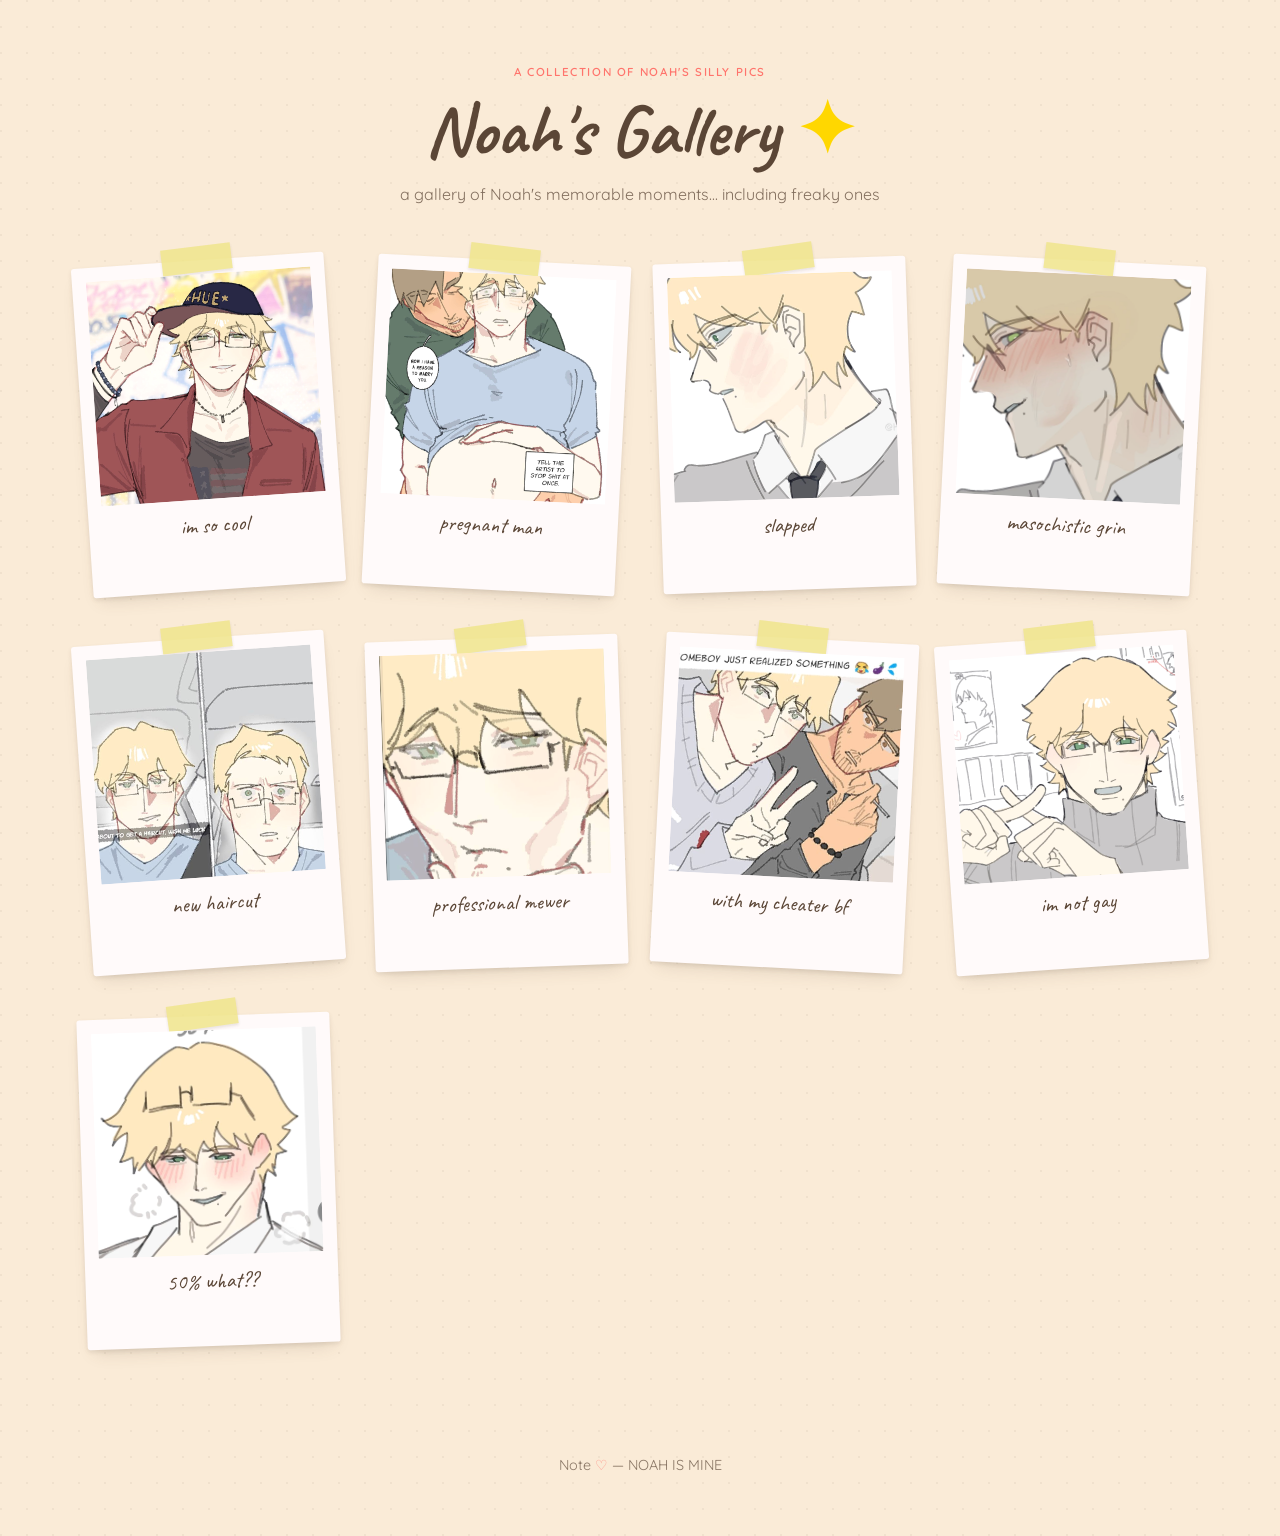
==== gallery.html @ fb26b243 "final" ====
<!DOCTYPE html>
<html lang="en">
    <head>
        <meta charset="UTF-8">
        <meta name="viewport" content="width=device-width, initial-scale=1.0">
        <title>Noah Blaire Gallery</title>
        <link rel="preconnect" href="https://fonts.googleapis.com">
        <link rel="preconnect" href="https://fonts.gstatic.com" crossorigin>
        <link href="https://fonts.googleapis.com/css2?family=Caveat:wght@600;700&family=Quicksand:wght@400;500;600&display=swap" rel="stylesheet">
        <link rel="stylesheet" href="style.css">
    </head>
    <body>
        
        <header class="desk-header">
            <p class="eyebrow">a collection of Noah's silly pics </p>
            <h1 class="title">Noah's Gallery <span class="sparkle">✦</span></h1>
            <p class="subtitle">a gallery of Noah's memorable moments... including freaky ones</p>
        </header>
        
        <main class="board">
            <figure class="polaroid tilt-1 tape-light-kaki" data-caption="im so cool">
                <img src="noah_pics/cool.png" alt="Cool">
                <figcaption>im so cool</figcaption>
            </figure>
            
            <figure class="polaroid tilt-2 tape-light-kaki" data-caption="pregnant man">
                <img src="noah_pics/mpreg.png" alt="Pregnant man">
                <figcaption>pregnant man</figcaption>
            </figure>
            
            <figure class="polaroid tilt-3 tape-light-kaki" data-caption="slapped">
                <img src="noah_pics/slapped.png" alt="Slapped">
                <figcaption>slapped</figcaption>
            </figure>
            
            <figure class="polaroid tilt-2 tape-light-kaki" data-caption="masochistic grin">
                <img src="noah_pics/grin.png" alt="Masochistic grin">
                <figcaption>masochistic grin</figcaption>
            </figure>
            
            <figure class="polaroid tilt-1 tape-light-kaki" data-caption="new haircut">
                <img src="noah_pics/haircut.png" alt="Haircut">
                <figcaption>new haircut</figcaption>
            </figure>
            
            <figure class="polaroid tilt-3 tape-light-kaki" data-caption="professional mewer">
                <img src="noah_pics/mewer.png" alt="Mewing">
                <figcaption>professional mewer</figcaption>
            </figure>
            
            <figure class="polaroid tilt-2 tape-light-kaki" data-caption="with my cheater bf">
                <img src="noah_pics/withcheaterbf.png" alt="Selfie with cheater boyfriend">
                <figcaption>with my cheater bf</figcaption>
            </figure>
            
            <figure class="polaroid tilt-1 tape-light-kaki" data-caption="im not gay">
                <img src="noah_pics/notgay.png" alt="Not gay">
                <figcaption>im not gay</figcaption>
            </figure>
            
            <figure class="polaroid tilt-3 tape-light-kaki" data-caption="50% what??">
                <img src="noah_pics/50percentwhat.png" alt="50% what">
                <figcaption>50% what??</figcaption>
            </figure>
        </main>
        
        <footer class="desk-footer">
            <p>Note <span class="heart">♡</span> — NOAH IS MINE</p>
        </footer>
    
    </body>
</html>
---- style.css ----
/* ===========================================
  NOTES
   --cream-yellow: #FFFFC5
   --antique-white: #FAEBD7
   --lime: #7CFC00
   --tan: #D1B399
   --snow: #FFFAFA
   --sky-mint: #B8E3E9
   --coral: #FF746C
   =========================================== */

:root {
  --cream-yellow: #FFFFC5;
  --antique-white: #FAEBD7;
  --lime: #7CFC00;
  --tan: #D1B399;
  --snow: #FFFAFA;
  --sky-mint: #B8E3E9;
  --coral: #FF746C;
  --gold: #FFD700;
  --light-kaki: #F0E68C;

  --ink: #5b4636;
  --shadow: rgba(91, 70, 54, 0.18);
}

* {
  box-sizing: border-box;
}

body {
  margin: 0;
  padding: 0;
  background-color: var(--antique-white);
  background-image:
    radial-gradient(circle at 1px 1px, rgba(91, 70, 54, 0.06) 1px, transparent 0);
  background-size: 26px 26px;
  font-family: 'Quicksand', sans-serif;
  color: var(--ink);
  min-height: 100vh;
}

/* ---------- header ---------- */

.desk-header {
  text-align: center;
  padding: 4rem 1.5rem 2.5rem;
}

.eyebrow {
  margin: 0 0 .4rem;
  letter-spacing: .14em;
  text-transform: uppercase;
  font-size: .72rem;
  font-weight: 600;
  color: var(--coral);
}

.title {
  font-family: 'Caveat', cursive;
  font-size: clamp(2.8rem, 7vw, 4.5rem);
  font-weight: 700;
  margin: 0;
  color: var(--ink);
}

.sparkle {
  display: inline-block;
  color: var(--gold);
  animation: twinkle 2.4s ease-in-out infinite;
}

@keyframes twinkle {
  0%, 100% { opacity: 1; transform: scale(1); }
  50% { opacity: .55; transform: scale(.85); }
}

.subtitle {
  margin: .5rem 0 0;
  font-size: 1rem;
  color: var(--ink);
  opacity: .75;
}

/* ---------- board / grid ---------- */

.board {
  max-width: 1180px;
  margin: 0 auto;
  padding: 1rem 2rem 4rem;
  display: grid;
  grid-template-columns: repeat(auto-fit, minmax(230px, 1fr));
  gap: 3rem 2.2rem;
}

/* ---------- polaroid cards ---------- */

.polaroid {
  position: relative;
  margin: 0;
  background: var(--snow);
  padding: 14px 14px 52px;
  border-radius: 3px;
  box-shadow:
    0 10px 18px -8px var(--shadow),
    0 2px 4px rgba(91, 70, 54, 0.12);
  transition: transform .35s ease, box-shadow .35s ease;
  cursor: default;
}

.polaroid img {
  display: block;
  width: 100%;
  aspect-ratio: 1 / 1;
  object-fit: cover;
  border-radius: 1px;
  filter: saturate(0.92) contrast(1.02);
}

.polaroid figcaption {
  font-family: 'Caveat', cursive;
  font-size: 1.35rem;
  text-align: center;
  margin-top: 12px;
  color: var(--ink);
}

.tilt-1 { transform: rotate(-4deg); }
.tilt-2 { transform: rotate(3deg); }
.tilt-3 { transform: rotate(-2deg); }

.polaroid:hover {
  transform: rotate(0deg) translateY(-6px) scale(1.03);
  box-shadow:
    0 22px 30px -12px var(--shadow),
    0 4px 8px rgba(91, 70, 54, 0.15);
  z-index: 5;
}

/* ---------- washi tape corners ---------- */

.polaroid::before {
  content: "";
  position: absolute;
  top: -14px;
  left: 50%;
  width: 70px;
  height: 26px;
  transform: translateX(-50%) rotate(-3deg);
  opacity: 0.85;
  box-shadow: 0 2px 3px rgba(91, 70, 54, 0.15);
}

.tape-light-kaki::before  { background: var(--light-kaki); }
.tape-coral::before { background: var(--coral); }
.tape-lime::before   { background: var(--lime); opacity: .8; }

/* slight variety so tape doesn't look identical on every card */
.tilt-2::before { transform: translateX(-50%) rotate(4deg); }
.tilt-3::before { transform: translateX(-50%) rotate(-6deg); }

/* ---------- footer ---------- */

.desk-footer {
  text-align: center;
  padding: 2rem 1rem 3rem;
  font-size: .9rem;
  color: var(--ink);
  opacity: .7;
}

.heart {
  color: var(--coral);
}

/* ---------- responsive ---------- */

@media (max-width: 480px) {
  .board {
    grid-template-columns: 1fr 1fr;
    gap: 2rem 1rem;
    padding: 0 1.2rem 3rem;
  }

  .polaroid {
    padding: 8px 8px 36px;
  }

  .polaroid figcaption {
    font-size: 1.1rem;
  }
}

/* ---------- reduced motion ---------- */

@media (prefers-reduced-motion: reduce) {
  .polaroid,
  .sparkle {
    transition: none;
    animation: none;
  }
}
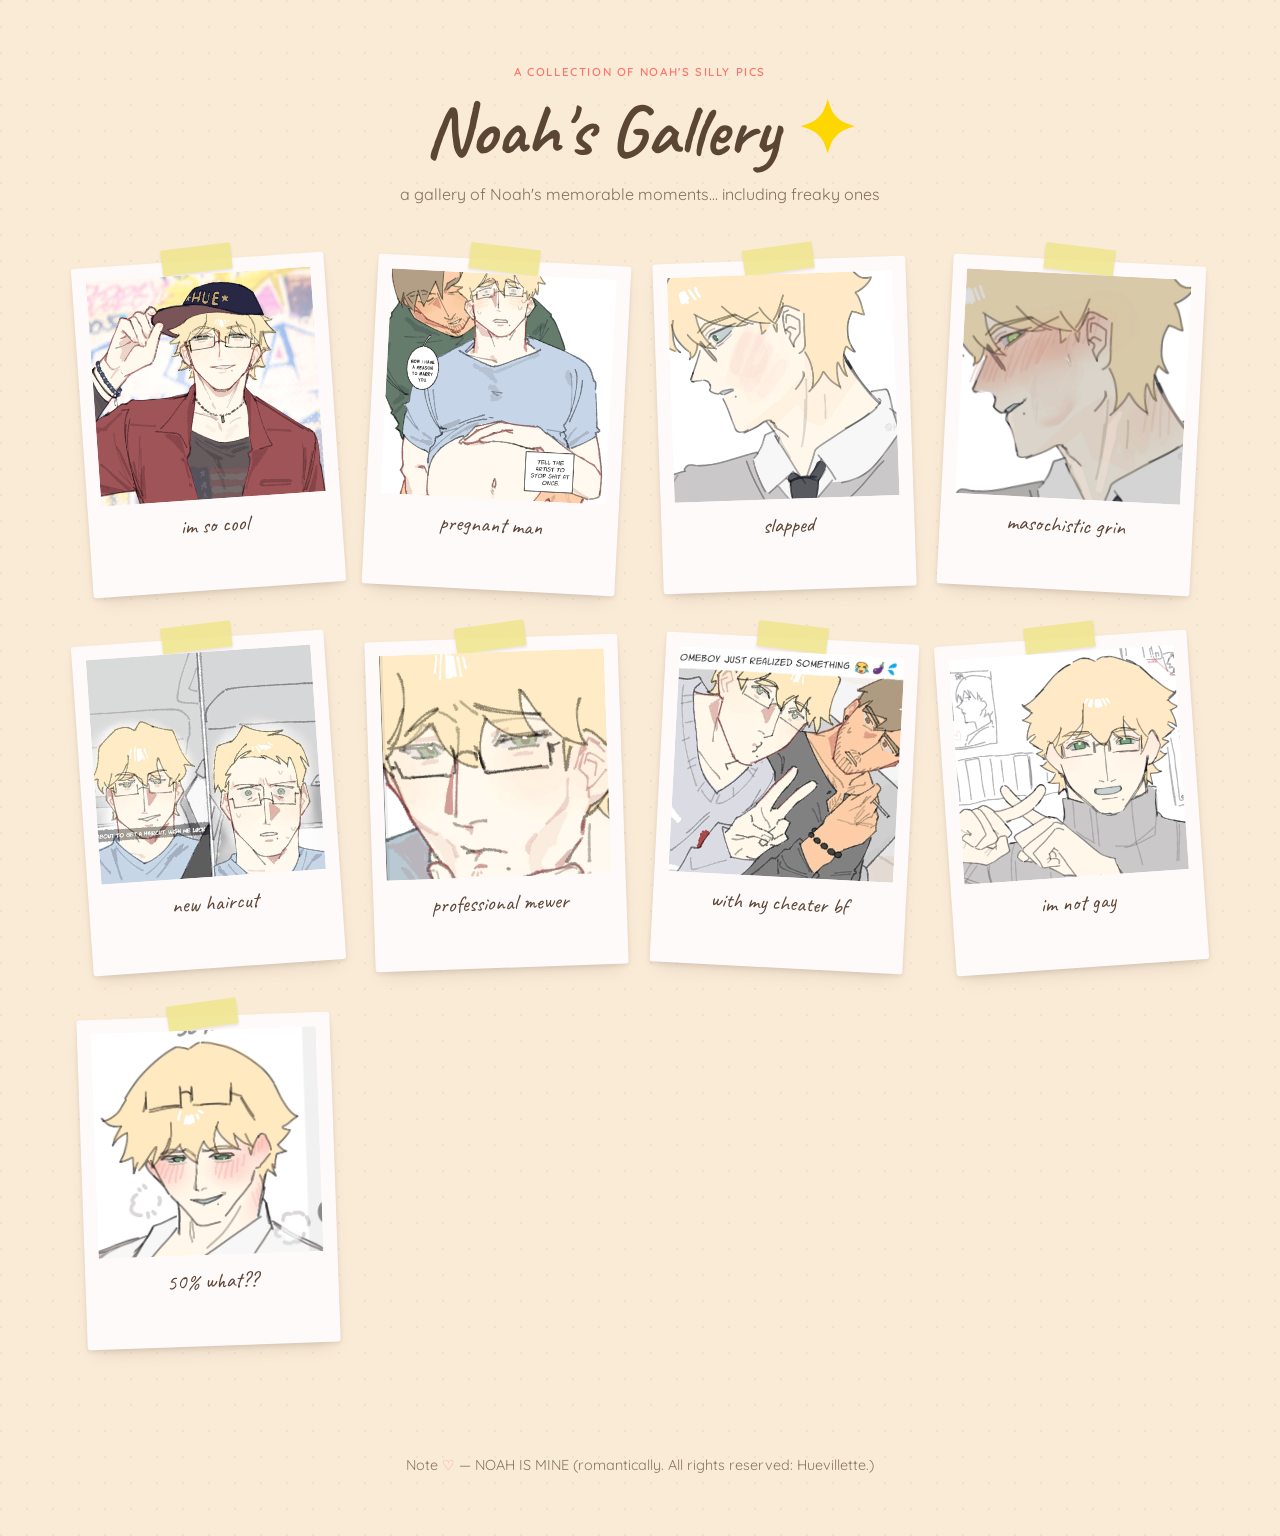
==== commit 0a0a66f1: "LAST NA LAST NA TALAGA" ====
--- a/gallery.html
+++ b/gallery.html
@@ -65,7 +65,7 @@
         </main>
         
         <footer class="desk-footer">
-            <p>Note <span class="heart">♡</span> — NOAH IS MINE</p>
+            <p>Note <span class="heart">♡</span> — NOAH IS MINE (romantically. All rights reserved: Huevillette.)</p>
         </footer>
     
     </body>
--- a/style.css
+++ b/style.css
@@ -7,6 +7,8 @@
    --snow: #FFFAFA
    --sky-mint: #B8E3E9
    --coral: #FF746C
+    --gold: #FFD700
+    --light-kaki: #F0E68C
    =========================================== */
 
 :root {
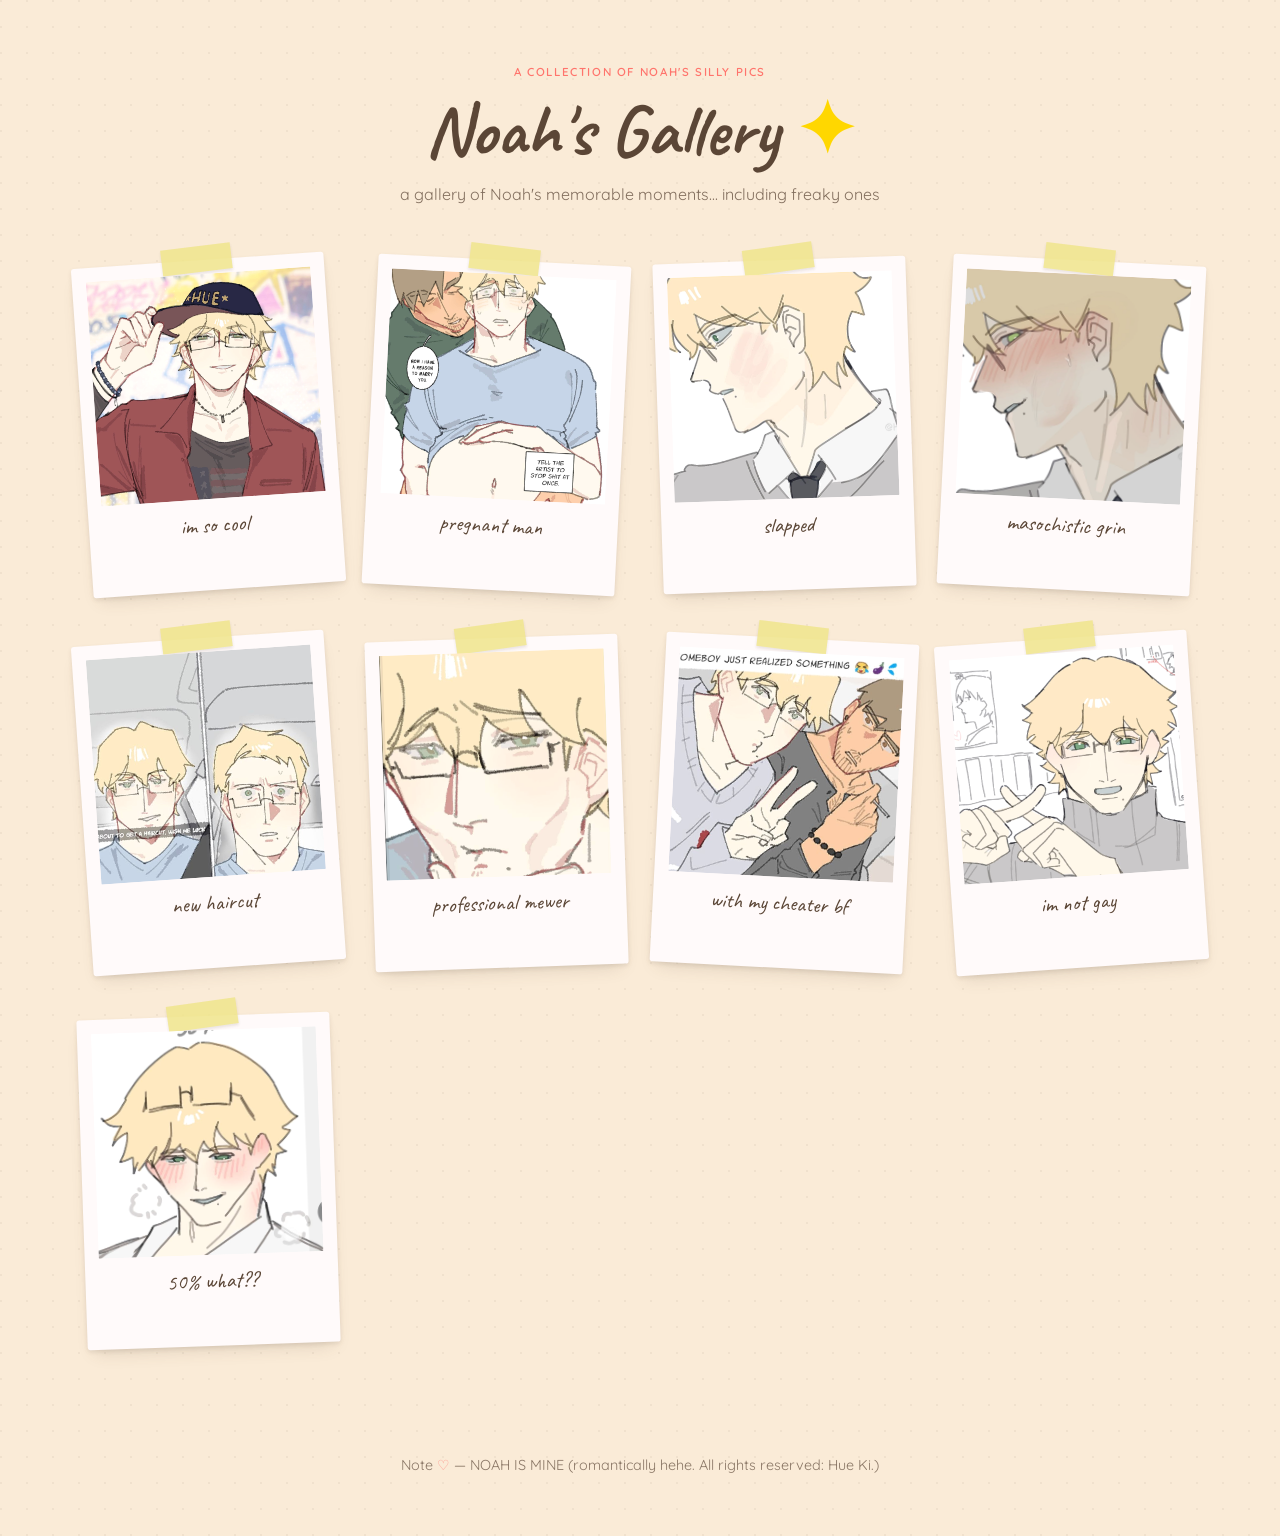
==== commit cdb62912: "hue ki" ====
--- a/gallery.html
+++ b/gallery.html
@@ -65,7 +65,7 @@
         </main>
         
         <footer class="desk-footer">
-            <p>Note <span class="heart">♡</span> — NOAH IS MINE (romantically. All rights reserved: Huevillette.)</p>
+            <p>Note <span class="heart">♡</span> — NOAH IS MINE (romantically hehe. All rights reserved: Hue Ki.)</p>
         </footer>
     
     </body>
